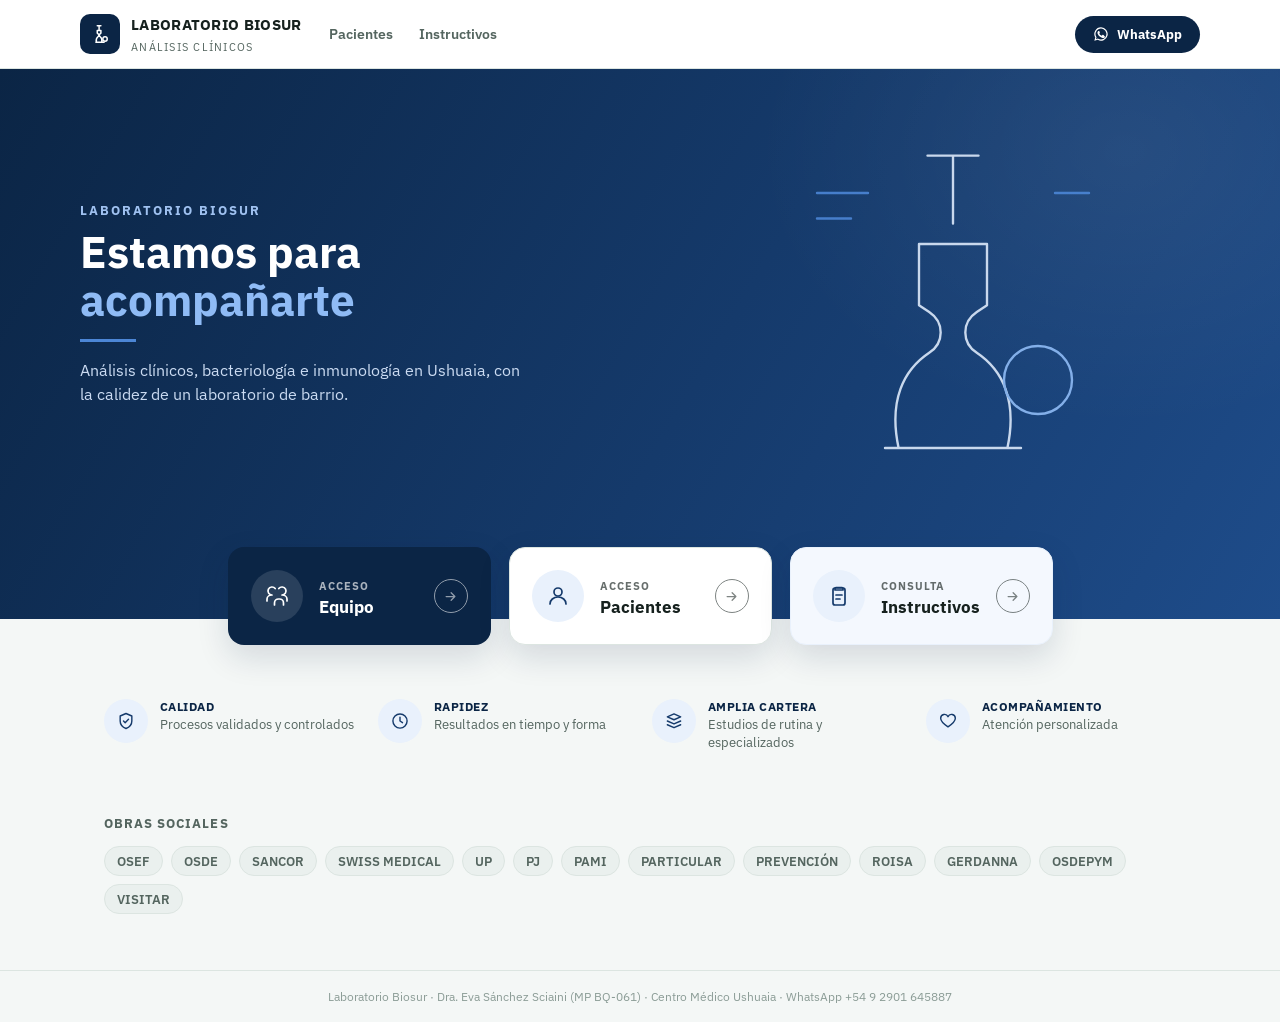
==== public/index.html @ cf7515d6 "Add files via upload" ====
<!DOCTYPE html>
<html lang="es">
<head>
<meta charset="UTF-8">
<meta name="viewport" content="width=device-width, initial-scale=1, viewport-fit=cover">
<title>Laboratorio Biosur</title>
<meta name="description" content="Laboratorio Biosur — Ushuaia. Acceso al equipo, portal de resultados para pacientes e instructivos de estudios.">
<link rel="preconnect" href="https://fonts.googleapis.com">
<link rel="preconnect" href="https://fonts.gstatic.com" crossorigin>
<link href="https://fonts.googleapis.com/css2?family=IBM+Plex+Sans:wght@400;500;600;700&family=IBM+Plex+Mono:wght@400;500;600&display=swap" rel="stylesheet">
<link rel="stylesheet" href="styles.css">
</head>
<body>

<header class="site-header">
  <div class="site-header-inner">
    <a class="home-link" href="index.html">
      <div class="brand-badge">
        <svg viewBox="0 0 24 24" fill="none" stroke="currentColor" stroke-width="1.6" stroke-linecap="round" stroke-linejoin="round">
          <path d="M9 3h4M11 3v5.2M7.5 21h9M8 21c-.6-3 .3-5 2-6.3 1-.75 1-2.05 0-2.8L9 11V8.2h4V11l-1 .9c-1 .75-1 2.05 0 2.8 1.7 1.3 2.6 3.3 2 6.3"/>
          <circle cx="17.5" cy="17.5" r="2.4"/>
        </svg>
      </div>
      <div class="brand-text">
        <h1>LABORATORIO BIOSUR</h1>
        <p>Análisis clínicos</p>
      </div>
    </a>
    <nav class="site-nav">
      <a href="portal.html">Pacientes</a>
      <a href="instructivos.html">Instructivos</a>
    </nav>
    <a class="btn-whatsapp-nav" href="https://wa.me/5492901645887" target="_blank" rel="noopener">
      <svg viewBox="0 0 24 24" fill="currentColor"><path d="M12 2a10 10 0 0 0-8.6 15.1L2 22l5.1-1.3A10 10 0 1 0 12 2Zm0 18.2a8.2 8.2 0 0 1-4.2-1.1l-.3-.2-3 .8.8-2.9-.2-.3A8.2 8.2 0 1 1 12 20.2Zm4.5-6.1c-.2-.1-1.5-.7-1.7-.8-.2-.1-.4-.1-.6.1-.2.2-.7.8-.8 1-.2.2-.3.2-.5.1-1.4-.7-2.4-1.3-3.3-2.9-.3-.4.3-.4.7-1.3.1-.2.1-.4 0-.5-.1-.1-.6-1.5-.8-2-.2-.5-.4-.4-.6-.4h-.5c-.2 0-.5.1-.7.3-.2.2-1 1-1 2.4s1 2.8 1.1 3c.1.2 2 3 4.8 4.2.7.3 1.2.5 1.6.6.7.2 1.3.2 1.8.1.6-.1 1.5-.6 1.7-1.2.2-.6.2-1.1.1-1.2-.1-.1-.2-.2-.5-.3Z"/></svg>
      WhatsApp
    </a>
  </div>
</header>

<section class="hero">
  <div class="hero-inner">
    <div>
      <div class="hero-eyebrow">Laboratorio Biosur</div>
      <h1>Estamos para<br><em>acompañarte</em></h1>
      <hr class="hero-rule">
      <p>Análisis clínicos, bacteriología e inmunología en Ushuaia, con la calidez de un laboratorio de barrio.</p>
    </div>
    <div class="hero-art">
      <svg viewBox="0 0 200 220" fill="none" stroke="#DCE9FA" stroke-width="1.4" stroke-linecap="round" stroke-linejoin="round">
        <path d="M85 18h30M100 18v40M60 190h80M68 190c-6-28 3-46 18-56 9-6 9-18 0-24l-6-4V70h40v36l-6 4c-9 6-9 18 0 24 15 10 24 28 18 56"/>
        <circle cx="150" cy="150" r="20" stroke="#8FBBF5"/>
        <path d="M20 40h30M20 55h20M160 40h20" stroke="#4C86D6"/>
      </svg>
    </div>
  </div>
</section>

<div class="cta-row">
  <a class="cta-card dark" href="https://claude.ai/artifact/8Lhq2tUGGRyqr3sbSBjFA2" target="_blank" rel="noopener">
    <span class="cta-icon">
      <svg viewBox="0 0 24 24" fill="none" stroke="currentColor" stroke-width="1.7" stroke-linecap="round" stroke-linejoin="round"><path d="M17 11a4 4 0 1 0-3.2-6.4M17 11c1.9 0 5 1 5 4v2M7 11a4 4 0 1 1 3.2-6.4M7 11c-1.9 0-5 1-5 4v2M9.5 21v-2a4 4 0 0 1 4-4h1a4 4 0 0 1 4 4v2"/></svg>
    </span>
    <span class="cta-body">
      <span class="cta-eyebrow">Acceso</span>
      <h2>Equipo</h2>
    </span>
    <span class="cta-arrow"><svg viewBox="0 0 24 24" fill="none" stroke="currentColor" stroke-width="2" stroke-linecap="round" stroke-linejoin="round"><path d="M5 12h14M13 6l6 6-6 6"/></svg></span>
  </a>

  <a class="cta-card" href="portal.html">
    <span class="cta-icon">
      <svg viewBox="0 0 24 24" fill="none" stroke="currentColor" stroke-width="1.7" stroke-linecap="round" stroke-linejoin="round"><circle cx="12" cy="8" r="4"/><path d="M4 20c0-4 3.5-7 8-7s8 3 8 7"/></svg>
    </span>
    <span class="cta-body">
      <span class="cta-eyebrow">Acceso</span>
      <h2>Pacientes</h2>
    </span>
    <span class="cta-arrow"><svg viewBox="0 0 24 24" fill="none" stroke="currentColor" stroke-width="2" stroke-linecap="round" stroke-linejoin="round"><path d="M5 12h14M13 6l6 6-6 6"/></svg></span>
  </a>

  <a class="cta-card tint" href="instructivos.html">
    <span class="cta-icon">
      <svg viewBox="0 0 24 24" fill="none" stroke="currentColor" stroke-width="1.7" stroke-linecap="round" stroke-linejoin="round"><rect x="6" y="4" width="12" height="17" rx="2"/><path d="M9 3.5h6a1 1 0 0 1 1 1V6H8V4.5a1 1 0 0 1 1-1ZM9 11h6M9 15h4"/></svg>
    </span>
    <span class="cta-body">
      <span class="cta-eyebrow">Consulta</span>
      <h2>Instructivos</h2>
    </span>
    <span class="cta-arrow"><svg viewBox="0 0 24 24" fill="none" stroke="currentColor" stroke-width="2" stroke-linecap="round" stroke-linejoin="round"><path d="M5 12h14M13 6l6 6-6 6"/></svg></span>
  </a>
</div>

<div class="feature-strip">
  <div class="feature">
    <span class="feature-icon"><svg viewBox="0 0 24 24" fill="none" stroke="currentColor" stroke-width="1.7" stroke-linecap="round" stroke-linejoin="round"><path d="M12 3l7 3v6c0 4.5-3 7.5-7 9-4-1.5-7-4.5-7-9V6l7-3Z"/><path d="M9 12l2 2 4-4"/></svg></span>
    <div>
      <div class="feature-title">Calidad</div>
      <div class="feature-desc">Procesos validados y controlados</div>
    </div>
  </div>
  <div class="feature">
    <span class="feature-icon"><svg viewBox="0 0 24 24" fill="none" stroke="currentColor" stroke-width="1.7" stroke-linecap="round" stroke-linejoin="round"><circle cx="12" cy="12" r="8.5"/><path d="M12 7.5V12l3 2"/></svg></span>
    <div>
      <div class="feature-title">Rapidez</div>
      <div class="feature-desc">Resultados en tiempo y forma</div>
    </div>
  </div>
  <div class="feature">
    <span class="feature-icon"><svg viewBox="0 0 24 24" fill="none" stroke="currentColor" stroke-width="1.7" stroke-linecap="round" stroke-linejoin="round"><path d="M4 7l8-3.5L20 7l-8 3.5L4 7Z"/><path d="M4 12l8 3.5 8-3.5M4 16.5l8 3.5 8-3.5"/></svg></span>
    <div>
      <div class="feature-title">Amplia cartera</div>
      <div class="feature-desc">Estudios de rutina y especializados</div>
    </div>
  </div>
  <div class="feature">
    <span class="feature-icon"><svg viewBox="0 0 24 24" fill="none" stroke="currentColor" stroke-width="1.7" stroke-linecap="round" stroke-linejoin="round"><path d="M20.8 8.6c0 4.4-8.8 10.4-8.8 10.4S3.2 13 3.2 8.6a4.6 4.6 0 0 1 8.8-1.8 4.6 4.6 0 0 1 8.8 1.8Z"/></svg></span>
    <div>
      <div class="feature-title">Acompañamiento</div>
      <div class="feature-desc">Atención personalizada</div>
    </div>
  </div>
</div>

<div class="section-obras">
  <div class="section-title">Obras sociales</div>
  <div class="chip-row">
    <span class="chip">OSEF</span>
    <span class="chip">OSDE</span>
    <span class="chip">SANCOR</span>
    <span class="chip">SWISS MEDICAL</span>
    <span class="chip">UP</span>
    <span class="chip">PJ</span>
    <span class="chip">PAMI</span>
    <span class="chip">PARTICULAR</span>
    <span class="chip">PREVENCIÓN</span>
    <span class="chip">ROISA</span>
    <span class="chip">GERDANNA</span>
    <span class="chip">OSDEPYM</span>
    <span class="chip">VISITAR</span>
  </div>
</div>

<footer class="site-footer">
  Laboratorio Biosur · Dra. Eva Sánchez Sciaini (MP BQ-061) · Centro Médico Ushuaia · WhatsApp +54 9 2901 645887
</footer>

</body>
</html>
---- public/styles.css ----
/* Laboratorio Biosur — sitio de pacientes
   Paleta y tipografía en línea con BIOSUR DATA (sistema interno), para que
   el paciente sienta que es el mismo laboratorio. */

:root{
  --bg:#F4F7F6; --surface:#FFFFFF; --surface-2:#EAF0EE;
  --ink:#16211E; --ink-soft:#54655F; --ink-faint:#8B9C96;
  --line:#DCE5E1; --line-strong:#C3D0CB;
  --accent:#336598; --accent-ink:#FFFFFF; --accent-soft:#DFE8F1; --accent-strong:#204D77;
  --ok:#2E9B5C; --ok-soft:#E1F4E9; --ok-ink:#0F5A31;
  --warn:#C0392B; --warn-soft:#FBE4E1; --warn-ink:#7A241C;
  --shadow: 0 1px 2px rgba(15,35,32,.06), 0 4px 14px rgba(15,35,32,.05);
  --radius: 12px;

  /* paleta "profesional" del hero / nav (más navy que el resto del sitio) */
  --navy-900:#0B2545; --navy-800:#153A6B; --navy-700:#1E4C8A;
  --blue-100:#E9F1FC; --blue-050:#F4F8FE;
}

*{ box-sizing:border-box; }
html,body{ margin:0; padding:0; }
[hidden]{ display:none!important; }
body{
  background:var(--bg); color:var(--ink);
  font-family:'IBM Plex Sans', system-ui, -apple-system, sans-serif;
  min-height:100vh;
  display:flex; flex-direction:column;
}
h1,h2,h3{ text-wrap:balance; margin:0 0 6px; }
a{ color:var(--accent-strong); }
button{ font-family:inherit; }
input,select{ font-family:inherit; font-size:15px; }

.mono{ font-family:'IBM Plex Mono', ui-monospace, monospace; }

/* ---------- header / nav ---------- */
.site-header{
  background:var(--surface); border-bottom:1px solid var(--line);
  padding:14px 24px; position:sticky; top:0; z-index:30;
}
.site-header-inner{
  max-width:1120px; margin:0 auto; display:flex; align-items:center; gap:20px;
}
.site-header .brand-text h1{ font-size:15px; font-weight:700; letter-spacing:.02em; }
.site-header .brand-text p{ margin:0; font-size:10.5px; color:var(--ink-soft); text-transform:uppercase; letter-spacing:.12em; }
.site-header a.home-link{ text-decoration:none; color:inherit; display:flex; align-items:center; gap:11px; }
.brand-badge{
  width:40px; height:40px; border-radius:10px; background:var(--navy-900);
  color:#fff; display:flex; align-items:center; justify-content:center;
  flex-shrink:0;
}
.brand-badge svg{ width:22px; height:22px; }
.site-nav{ display:flex; gap:26px; margin-left:8px; }
.site-nav a{
  color:var(--ink-soft); text-decoration:none; font-size:13.5px; font-weight:600;
}
.site-nav a:hover{ color:var(--navy-900); }
@media (max-width:700px){ .site-nav{ display:none; } }
.btn-whatsapp-nav{
  margin-left:auto; display:inline-flex; align-items:center; gap:8px;
  background:var(--navy-900); color:#fff; text-decoration:none;
  padding:10px 18px; border-radius:999px; font-size:13px; font-weight:700;
  white-space:nowrap; transition:.15s;
}
.btn-whatsapp-nav:hover{ background:var(--navy-800); }
.btn-whatsapp-nav svg{ width:16px; height:16px; }

/* ---------- layout ---------- */
main{ flex:1; width:100%; }
.wrap{ max-width:1120px; margin:0 auto; padding:0 24px; }
main.simple{ max-width:880px; margin:0 auto; padding:28px 20px 60px; width:100%; }
.lead{ color:var(--ink-soft); font-size:15px; max-width:60ch; margin-bottom:26px; }

.card{
  background:var(--surface); border:1px solid var(--line); border-radius:var(--radius);
  padding:22px; box-shadow:var(--shadow);
}
.card + .card{ margin-top:16px; }

/* ---------- hero (home) ---------- */
.hero{
  position:relative; overflow:hidden; color:#fff;
  background:
    radial-gradient(620px 460px at 88% 15%, rgba(255,255,255,.06), transparent 60%),
    linear-gradient(120deg, var(--navy-900) 0%, var(--navy-800) 55%, var(--navy-700) 100%);
  padding:56px 24px 120px;
}
.hero-inner{ max-width:1120px; margin:0 auto; position:relative; display:grid; grid-template-columns:1.1fr .9fr; gap:24px; align-items:center; }
@media (max-width:900px){ .hero-inner{ grid-template-columns:1fr; } .hero-art{ display:none; } }
.hero-eyebrow{ font-size:12.5px; font-weight:700; letter-spacing:.16em; color:#9FC1F0; text-transform:uppercase; }
.hero h1{ font-size:clamp(30px,5vw,44px); line-height:1.08; margin:10px 0 16px; font-weight:700; color:#fff; }
.hero h1 em{ font-style:normal; color:#8FBBF5; }
.hero-rule{ width:56px; height:3px; background:#4C86D6; border:none; margin:0 0 16px; }
.hero p{ font-size:15.5px; color:#CBDBF2; max-width:44ch; line-height:1.55; }
.hero-art{ display:flex; align-items:center; justify-content:center; }
.hero-art svg{ width:100%; max-width:340px; height:auto; opacity:.9; }

/* CTA cards, superpuestas sobre el borde inferior del hero */
.cta-row{
  max-width:1120px; margin:-72px auto 0; padding:0 24px; position:relative; z-index:5;
  display:grid; grid-template-columns:repeat(3,1fr); gap:18px;
}
@media (max-width:900px){ .cta-row{ grid-template-columns:1fr; } }
.cta-card{
  display:flex; align-items:center; gap:16px; text-decoration:none; color:inherit;
  padding:22px 22px; border-radius:16px; box-shadow:0 12px 32px rgba(11,37,69,.14);
  transition:.15s; background:var(--surface); border:1px solid var(--line);
}
.cta-card:hover{ transform:translateY(-2px); }
.cta-card.dark{ background:var(--navy-900); color:#fff; border-color:transparent; }
.cta-card.tint{ background:var(--blue-050); border-color:var(--blue-100); }
.cta-icon{
  width:52px; height:52px; border-radius:999px; flex-shrink:0;
  display:flex; align-items:center; justify-content:center;
  background:var(--blue-100); color:var(--navy-800);
}
.cta-card.dark .cta-icon{ background:rgba(255,255,255,.12); color:#fff; }
.cta-icon svg{ width:24px; height:24px; }
.cta-body{ flex:1; }
.cta-eyebrow{ font-size:10.5px; font-weight:700; letter-spacing:.1em; text-transform:uppercase; opacity:.65; }
.cta-card h2{ font-size:17px; margin:2px 0 0; }
.cta-arrow{
  width:34px; height:34px; border-radius:999px; border:1.5px solid currentColor; opacity:.55;
  display:flex; align-items:center; justify-content:center; flex-shrink:0;
}
.cta-arrow svg{ width:15px; height:15px; }

/* ---------- feature strip ---------- */
.feature-strip{
  max-width:1120px; margin:54px auto 0; padding:0 24px 8px;
  display:grid; grid-template-columns:repeat(4,1fr); gap:24px;
}
@media (max-width:820px){ .feature-strip{ grid-template-columns:1fr 1fr; } }
@media (max-width:480px){ .feature-strip{ grid-template-columns:1fr; } }
.feature{ display:flex; align-items:flex-start; gap:12px; }
.feature-icon{
  width:44px; height:44px; border-radius:999px; background:var(--blue-100); color:var(--navy-800);
  display:flex; align-items:center; justify-content:center; flex-shrink:0;
}
.feature-icon svg{ width:20px; height:20px; }
.feature-title{ font-size:12px; font-weight:700; letter-spacing:.04em; text-transform:uppercase; color:var(--navy-900); }
.feature-desc{ font-size:12.5px; color:var(--ink-soft); margin-top:2px; line-height:1.4; }

/* ---------- obras sociales (chips) ---------- */
.section-title{ font-size:13px; color:var(--ink-soft); text-transform:uppercase; letter-spacing:.08em; font-weight:700; margin-bottom:14px; }
.chip-row{ display:flex; flex-wrap:wrap; gap:8px; }
.chip{
  background:var(--surface-2); border:1px solid var(--line); color:var(--ink-soft);
  font-size:12.5px; font-weight:600; padding:6px 12px; border-radius:999px;
}
.section-obras{ max-width:1120px; margin:56px auto 0; padding:0 24px 56px; }

/* ---------- listado de documentos (instructivos) ---------- */
.doc-list{ display:flex; flex-direction:column; gap:10px; }
.doc-item{
  display:flex; align-items:center; gap:12px; background:var(--surface);
  border:1px solid var(--line); border-radius:9px; padding:14px 16px;
  text-decoration:none; color:var(--ink); box-shadow:var(--shadow); transition:.12s;
}
.doc-item:hover{ border-color:var(--accent); background:var(--accent-soft); }
.doc-item .doc-icon{ font-size:18px; }
.doc-item .doc-name{ font-size:14px; font-weight:600; }

/* ---------- forms ---------- */
.grid{ display:grid; gap:14px; }
label{ display:flex; flex-direction:column; gap:5px; font-size:13px; font-weight:600; color:var(--ink-soft); }
input[type=text],input[type=date],input[type=password]{
  border:1px solid var(--line-strong); background:var(--surface); color:var(--ink);
  border-radius:8px; padding:11px 12px; width:100%; outline:none; transition:.12s;
}
input:focus{ border-color:var(--accent); box-shadow:0 0 0 3px var(--accent-soft); }

.btn{
  border:none; border-radius:8px; padding:12px 18px; font-size:14px; font-weight:700; cursor:pointer;
  display:inline-flex; align-items:center; justify-content:center; gap:7px; transition:.12s; width:100%;
}
.btn-primary{ background:var(--accent); color:var(--accent-ink); }
.btn-primary:hover{ background:var(--accent-strong); }
.btn-primary:disabled{ opacity:.55; cursor:not-allowed; }
.btn-ghost{ background:var(--surface-2); color:var(--ink); }
.btn-ghost:hover{ background:var(--line); }
.btn-logout{ background:transparent; color:var(--ink-soft); font-size:12.5px; width:auto; padding:6px 10px; }

/* ---------- tabs (portal: ingresar / crear clave) ---------- */
.seg{ display:flex; gap:4px; background:var(--surface-2); padding:4px; border-radius:10px; margin-bottom:20px; }
.seg button{
  flex:1; border:none; background:transparent; color:var(--ink-soft); padding:9px 12px; border-radius:7px;
  font-size:13.5px; font-weight:600; cursor:pointer;
}
.seg button.active{ background:var(--surface); color:var(--accent-strong); box-shadow:var(--shadow); }

/* ---------- banners ---------- */
.banner{ display:flex; align-items:flex-start; gap:10px; padding:12px 14px; border-radius:8px; font-size:13.5px; margin-bottom:16px; line-height:1.5; }
.banner-warn{ background:var(--warn-soft); color:var(--warn-ink); }
.banner-ok{ background:var(--ok-soft); color:var(--ok-ink); }
.banner-info{ background:var(--accent-soft); color:var(--accent-strong); }
.hint{ font-size:12px; color:var(--ink-faint); margin-top:2px; }

/* ---------- resultados list ---------- */
.res-item{
  display:flex; align-items:center; justify-content:space-between; gap:10px;
  padding:14px 16px; border:1px solid var(--line); border-radius:9px; background:var(--surface-2);
}
.res-item + .res-item{ margin-top:10px; }
.res-item .fecha{ font-weight:700; font-size:14px; }
.res-item .estado{ font-size:12px; color:var(--ok-ink); }
.empty-state{ text-align:center; padding:40px 16px; color:var(--ink-faint); font-size:14px; }

/* ---------- instructivos ---------- */
.instructivo{ margin-bottom:30px; }
.instructivo h2{ font-size:17px; color:var(--accent-strong); }
.instructivo ol,.instructivo ul{ padding-left:22px; line-height:1.65; }
.instructivo p{ line-height:1.65; }
.instructivo .destacado{ background:var(--accent-soft); border-radius:8px; padding:12px 14px; margin:12px 0; }
.toc{ display:flex; flex-wrap:wrap; gap:8px; margin-bottom:26px; }
.toc a{
  font-size:12.5px; font-weight:600; text-decoration:none; color:var(--accent-strong);
  background:var(--accent-soft); padding:7px 12px; border-radius:999px;
}

/* ---------- footer ---------- */
.site-footer{
  text-align:center; padding:18px; font-size:12px; color:var(--ink-faint);
  border-top:1px solid var(--line);
}
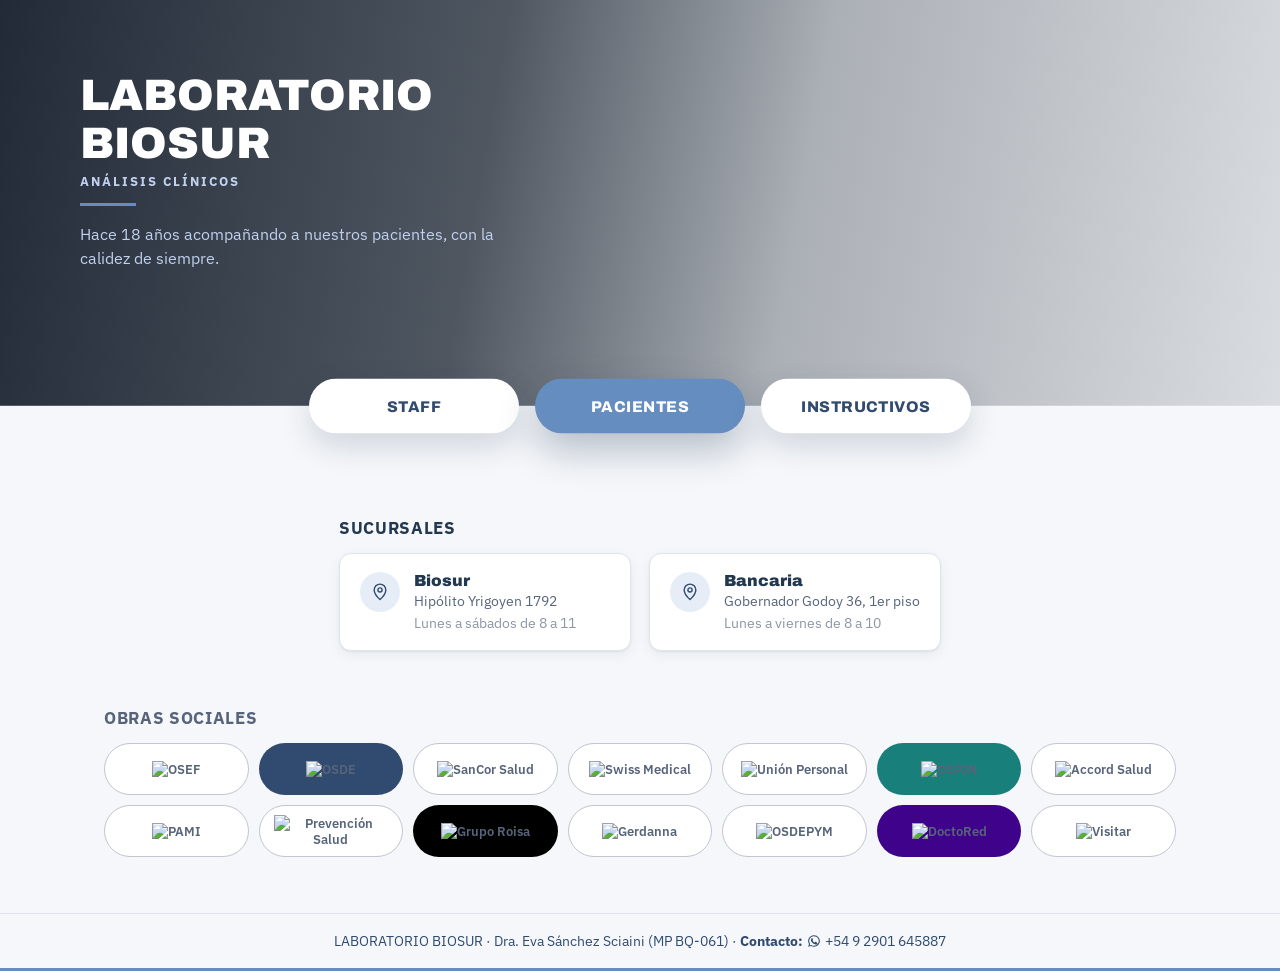
==== commit 3a964466: "Add files via upload" ====
--- a/public/index.html
+++ b/public/index.html
@@ -5,118 +5,49 @@
 <meta name="viewport" content="width=device-width, initial-scale=1, viewport-fit=cover">
 <title>Laboratorio Biosur</title>
 <meta name="description" content="Laboratorio Biosur — Ushuaia. Acceso al equipo, portal de resultados para pacientes e instructivos de estudios.">
+<link rel="icon" type="image/png" href="assets/favicon-32.png">
 <link rel="preconnect" href="https://fonts.googleapis.com">
 <link rel="preconnect" href="https://fonts.gstatic.com" crossorigin>
-<link href="https://fonts.googleapis.com/css2?family=IBM+Plex+Sans:wght@400;500;600;700&family=IBM+Plex+Mono:wght@400;500;600&display=swap" rel="stylesheet">
+<link href="https://fonts.googleapis.com/css2?family=Archivo:wght@700;900&family=IBM+Plex+Sans:wght@400;500;600;700&family=IBM+Plex+Mono:wght@400;500;600&display=swap" rel="stylesheet">
 <link rel="stylesheet" href="styles.css">
 </head>
 <body>
 
-<header class="site-header">
-  <div class="site-header-inner">
-    <a class="home-link" href="index.html">
-      <div class="brand-badge">
-        <svg viewBox="0 0 24 24" fill="none" stroke="currentColor" stroke-width="1.6" stroke-linecap="round" stroke-linejoin="round">
-          <path d="M9 3h4M11 3v5.2M7.5 21h9M8 21c-.6-3 .3-5 2-6.3 1-.75 1-2.05 0-2.8L9 11V8.2h4V11l-1 .9c-1 .75-1 2.05 0 2.8 1.7 1.3 2.6 3.3 2 6.3"/>
-          <circle cx="17.5" cy="17.5" r="2.4"/>
-        </svg>
-      </div>
-      <div class="brand-text">
-        <h1>LABORATORIO BIOSUR</h1>
-        <p>Análisis clínicos</p>
-      </div>
-    </a>
-    <nav class="site-nav">
-      <a href="portal.html">Pacientes</a>
-      <a href="instructivos.html">Instructivos</a>
-    </nav>
-    <a class="btn-whatsapp-nav" href="https://wa.me/5492901645887" target="_blank" rel="noopener">
-      <svg viewBox="0 0 24 24" fill="currentColor"><path d="M12 2a10 10 0 0 0-8.6 15.1L2 22l5.1-1.3A10 10 0 1 0 12 2Zm0 18.2a8.2 8.2 0 0 1-4.2-1.1l-.3-.2-3 .8.8-2.9-.2-.3A8.2 8.2 0 1 1 12 20.2Zm4.5-6.1c-.2-.1-1.5-.7-1.7-.8-.2-.1-.4-.1-.6.1-.2.2-.7.8-.8 1-.2.2-.3.2-.5.1-1.4-.7-2.4-1.3-3.3-2.9-.3-.4.3-.4.7-1.3.1-.2.1-.4 0-.5-.1-.1-.6-1.5-.8-2-.2-.5-.4-.4-.6-.4h-.5c-.2 0-.5.1-.7.3-.2.2-1 1-1 2.4s1 2.8 1.1 3c.1.2 2 3 4.8 4.2.7.3 1.2.5 1.6.6.7.2 1.3.2 1.8.1.6-.1 1.5-.6 1.7-1.2.2-.6.2-1.1.1-1.2-.1-.1-.2-.2-.5-.3Z"/></svg>
-      WhatsApp
-    </a>
-  </div>
-</header>
-
 <section class="hero">
   <div class="hero-inner">
     <div>
-      <div class="hero-eyebrow">Laboratorio Biosur</div>
-      <h1>Estamos para<br><em>acompañarte</em></h1>
+      <h1>LABORATORIO<br><em>BIOSUR</em></h1>
+      <div class="hero-eyebrow">Análisis clínicos</div>
       <hr class="hero-rule">
-      <p>Análisis clínicos, bacteriología e inmunología en Ushuaia, con la calidez de un laboratorio de barrio.</p>
-    </div>
-    <div class="hero-art">
-      <svg viewBox="0 0 200 220" fill="none" stroke="#DCE9FA" stroke-width="1.4" stroke-linecap="round" stroke-linejoin="round">
-        <path d="M85 18h30M100 18v40M60 190h80M68 190c-6-28 3-46 18-56 9-6 9-18 0-24l-6-4V70h40v36l-6 4c-9 6-9 18 0 24 15 10 24 28 18 56"/>
-        <circle cx="150" cy="150" r="20" stroke="#8FBBF5"/>
-        <path d="M20 40h30M20 55h20M160 40h20" stroke="#4C86D6"/>
-      </svg>
+      <p>Hace 18 años acompañando a nuestros pacientes, con la calidez de siempre.</p>
     </div>
   </div>
 </section>
 
 <div class="cta-row">
-  <a class="cta-card dark" href="https://claude.ai/artifact/8Lhq2tUGGRyqr3sbSBjFA2" target="_blank" rel="noopener">
-    <span class="cta-icon">
-      <svg viewBox="0 0 24 24" fill="none" stroke="currentColor" stroke-width="1.7" stroke-linecap="round" stroke-linejoin="round"><path d="M17 11a4 4 0 1 0-3.2-6.4M17 11c1.9 0 5 1 5 4v2M7 11a4 4 0 1 1 3.2-6.4M7 11c-1.9 0-5 1-5 4v2M9.5 21v-2a4 4 0 0 1 4-4h1a4 4 0 0 1 4 4v2"/></svg>
-    </span>
-    <span class="cta-body">
-      <span class="cta-eyebrow">Acceso</span>
-      <h2>Equipo</h2>
-    </span>
-    <span class="cta-arrow"><svg viewBox="0 0 24 24" fill="none" stroke="currentColor" stroke-width="2" stroke-linecap="round" stroke-linejoin="round"><path d="M5 12h14M13 6l6 6-6 6"/></svg></span>
-  </a>
-
-  <a class="cta-card" href="portal.html">
-    <span class="cta-icon">
-      <svg viewBox="0 0 24 24" fill="none" stroke="currentColor" stroke-width="1.7" stroke-linecap="round" stroke-linejoin="round"><circle cx="12" cy="8" r="4"/><path d="M4 20c0-4 3.5-7 8-7s8 3 8 7"/></svg>
-    </span>
-    <span class="cta-body">
-      <span class="cta-eyebrow">Acceso</span>
-      <h2>Pacientes</h2>
-    </span>
-    <span class="cta-arrow"><svg viewBox="0 0 24 24" fill="none" stroke="currentColor" stroke-width="2" stroke-linecap="round" stroke-linejoin="round"><path d="M5 12h14M13 6l6 6-6 6"/></svg></span>
-  </a>
-
-  <a class="cta-card tint" href="instructivos.html">
-    <span class="cta-icon">
-      <svg viewBox="0 0 24 24" fill="none" stroke="currentColor" stroke-width="1.7" stroke-linecap="round" stroke-linejoin="round"><rect x="6" y="4" width="12" height="17" rx="2"/><path d="M9 3.5h6a1 1 0 0 1 1 1V6H8V4.5a1 1 0 0 1 1-1ZM9 11h6M9 15h4"/></svg>
-    </span>
-    <span class="cta-body">
-      <span class="cta-eyebrow">Consulta</span>
-      <h2>Instructivos</h2>
-    </span>
-    <span class="cta-arrow"><svg viewBox="0 0 24 24" fill="none" stroke="currentColor" stroke-width="2" stroke-linecap="round" stroke-linejoin="round"><path d="M5 12h14M13 6l6 6-6 6"/></svg></span>
-  </a>
+  <a class="cta-pill pill-dark" href="https://claude.ai/artifact/8Lhq2tUGGRyqr3sbSBjFA2" target="_blank" rel="noopener">STAFF</a>
+  <a class="cta-pill pill-featured" href="portal.html">PACIENTES</a>
+  <a class="cta-pill pill-tint" href="instructivos.html">INSTRUCTIVOS</a>
 </div>
 
-<div class="feature-strip">
-  <div class="feature">
-    <span class="feature-icon"><svg viewBox="0 0 24 24" fill="none" stroke="currentColor" stroke-width="1.7" stroke-linecap="round" stroke-linejoin="round"><path d="M12 3l7 3v6c0 4.5-3 7.5-7 9-4-1.5-7-4.5-7-9V6l7-3Z"/><path d="M9 12l2 2 4-4"/></svg></span>
-    <div>
-      <div class="feature-title">Calidad</div>
-      <div class="feature-desc">Procesos validados y controlados</div>
+<div class="section-sucursales">
+  <div class="section-title section-title-sucursales">Sucursales</div>
+  <div class="sucursal-row">
+    <div class="sucursal-card">
+      <span class="sucursal-icon"><svg viewBox="0 0 24 24" fill="none" stroke="currentColor" stroke-width="1.7" stroke-linecap="round" stroke-linejoin="round"><path d="M12 21s-7-6.2-7-11.5A7 7 0 0 1 19 9.5C19 14.8 12 21 12 21Z"/><circle cx="12" cy="9.5" r="2.5"/></svg></span>
+      <div>
+        <div class="sucursal-name">Biosur</div>
+        <div class="sucursal-addr">Hipólito Yrigoyen 1792</div>
+        <div class="sucursal-hours">Lunes a sábados de 8 a 11</div>
+      </div>
     </div>
-  </div>
-  <div class="feature">
-    <span class="feature-icon"><svg viewBox="0 0 24 24" fill="none" stroke="currentColor" stroke-width="1.7" stroke-linecap="round" stroke-linejoin="round"><circle cx="12" cy="12" r="8.5"/><path d="M12 7.5V12l3 2"/></svg></span>
-    <div>
-      <div class="feature-title">Rapidez</div>
-      <div class="feature-desc">Resultados en tiempo y forma</div>
-    </div>
-  </div>
-  <div class="feature">
-    <span class="feature-icon"><svg viewBox="0 0 24 24" fill="none" stroke="currentColor" stroke-width="1.7" stroke-linecap="round" stroke-linejoin="round"><path d="M4 7l8-3.5L20 7l-8 3.5L4 7Z"/><path d="M4 12l8 3.5 8-3.5M4 16.5l8 3.5 8-3.5"/></svg></span>
-    <div>
-      <div class="feature-title">Amplia cartera</div>
-      <div class="feature-desc">Estudios de rutina y especializados</div>
-    </div>
-  </div>
-  <div class="feature">
-    <span class="feature-icon"><svg viewBox="0 0 24 24" fill="none" stroke="currentColor" stroke-width="1.7" stroke-linecap="round" stroke-linejoin="round"><path d="M20.8 8.6c0 4.4-8.8 10.4-8.8 10.4S3.2 13 3.2 8.6a4.6 4.6 0 0 1 8.8-1.8 4.6 4.6 0 0 1 8.8 1.8Z"/></svg></span>
-    <div>
-      <div class="feature-title">Acompañamiento</div>
-      <div class="feature-desc">Atención personalizada</div>
+    <div class="sucursal-card">
+      <span class="sucursal-icon"><svg viewBox="0 0 24 24" fill="none" stroke="currentColor" stroke-width="1.7" stroke-linecap="round" stroke-linejoin="round"><path d="M12 21s-7-6.2-7-11.5A7 7 0 0 1 19 9.5C19 14.8 12 21 12 21Z"/><circle cx="12" cy="9.5" r="2.5"/></svg></span>
+      <div>
+        <div class="sucursal-name">Bancaria</div>
+        <div class="sucursal-addr">Gobernador Godoy 36, 1er piso</div>
+        <div class="sucursal-hours">Lunes a viernes de 8 a 10</div>
+      </div>
     </div>
   </div>
 </div>
@@ -124,24 +55,25 @@
 <div class="section-obras">
   <div class="section-title">Obras sociales</div>
   <div class="chip-row">
-    <span class="chip">OSEF</span>
-    <span class="chip">OSDE</span>
-    <span class="chip">SANCOR</span>
-    <span class="chip">SWISS MEDICAL</span>
-    <span class="chip">UP</span>
-    <span class="chip">PJ</span>
-    <span class="chip">PAMI</span>
-    <span class="chip">PARTICULAR</span>
-    <span class="chip">PREVENCIÓN</span>
-    <span class="chip">ROISA</span>
-    <span class="chip">GERDANNA</span>
-    <span class="chip">OSDEPYM</span>
-    <span class="chip">VISITAR</span>
+    <span class="chip chip-logo"><img src="assets/logos/osef.png" alt="OSEF"></span>
+    <span class="chip chip-logo-fill bg-osde"><img src="assets/logos/osde-white.png" alt="OSDE"></span>
+    <span class="chip chip-logo"><img src="assets/logos/sancor.png" alt="SanCor Salud"></span>
+    <span class="chip chip-logo"><img src="assets/logos/swiss-medical.png" alt="Swiss Medical"></span>
+    <span class="chip chip-logo"><img src="assets/logos/union-personal.png" alt="Unión Personal"></span>
+    <span class="chip chip-logo-fill bg-ospjn"><img src="assets/logos/ospjn.png" alt="OSPJN"></span>
+    <span class="chip chip-logo"><img src="assets/logos/accord-salud.png" alt="Accord Salud"></span>
+    <span class="chip chip-logo"><img src="assets/logos/pami.png" alt="PAMI"></span>
+    <span class="chip chip-logo"><img src="assets/logos/prevencion-salud.png" alt="Prevención Salud"></span>
+    <span class="chip chip-logo-fill bg-roisa"><img src="assets/logos/grupo-roisa.png" alt="Grupo Roisa"></span>
+    <span class="chip chip-logo"><img src="assets/logos/gerdanna.png" alt="Gerdanna"></span>
+    <span class="chip chip-logo"><img src="assets/logos/osdepym.png" alt="OSDEPYM"></span>
+    <span class="chip chip-logo-fill bg-doctored"><img src="assets/logos/doctored.png" alt="DoctoRed"></span>
+    <span class="chip chip-logo"><img src="assets/logos/visitar.png" alt="Visitar"></span>
   </div>
 </div>
 
 <footer class="site-footer">
-  Laboratorio Biosur · Dra. Eva Sánchez Sciaini (MP BQ-061) · Centro Médico Ushuaia · WhatsApp +54 9 2901 645887
+  LABORATORIO BIOSUR · Dra. Eva Sánchez Sciaini (MP BQ-061) · <a class="footer-whatsapp" href="https://wa.me/5492901645887" target="_blank" rel="noopener"><span class="footer-contacto">Contacto:</span> <svg viewBox="0 0 24 24" fill="currentColor"><path d="M12 2a10 10 0 0 0-8.6 15.1L2 22l5.1-1.3A10 10 0 1 0 12 2Zm0 18.2a8.2 8.2 0 0 1-4.2-1.1l-.3-.2-3 .8.8-2.9-.2-.3A8.2 8.2 0 1 1 12 20.2Zm4.5-6.1c-.2-.1-1.5-.7-1.7-.8-.2-.1-.4-.1-.6.1-.2.2-.7.8-.8 1-.2.2-.3.2-.5.1-1.4-.7-2.4-1.3-3.3-2.9-.3-.4.3-.4.7-1.3.1-.2.1-.4 0-.5-.1-.1-.6-1.5-.8-2-.2-.5-.4-.4-.6-.4h-.5c-.2 0-.5.1-.7.3-.2.2-1 1-1 2.4s1 2.8 1.1 3c.1.2 2 3 4.8 4.2.7.3 1.2.5 1.6.6.7.2 1.3.2 1.8.1.6-.1 1.5-.6 1.7-1.2.2-.6.2-1.1.1-1.2-.1-.1-.2-.2-.5-.3Z"/></svg>+54 9 2901 645887</a>
 </footer>
 
 </body>
--- a/public/styles.css
+++ b/public/styles.css
@@ -1,20 +1,25 @@
 /* Laboratorio Biosur — sitio de pacientes
-   Paleta y tipografía en línea con BIOSUR DATA (sistema interno), para que
-   el paciente sienta que es el mismo laboratorio. */
+   Paleta de marca oficial (branding Biosur): navy #304b6f, azul medio
+   #658dc0, azul pálido #c1d0ee, gris frío #c2c6cf, negro y blanco. */
 
 :root{
-  --bg:#F4F7F6; --surface:#FFFFFF; --surface-2:#EAF0EE;
-  --ink:#16211E; --ink-soft:#54655F; --ink-faint:#8B9C96;
-  --line:#DCE5E1; --line-strong:#C3D0CB;
-  --accent:#336598; --accent-ink:#FFFFFF; --accent-soft:#DFE8F1; --accent-strong:#204D77;
+  --bg:#F5F7FA; --surface:#FFFFFF; --surface-2:#EEF2F8;
+  --ink:#1A2433; --ink-soft:#57647A; --ink-faint:#8D96A6;
+  --line:#DEE3EC; --line-strong:#C2C6CF;
+  --accent:#4E77A6; --accent-ink:#FFFFFF; --accent-soft:#E7EDF7; --accent-strong:#304B6F;
   --ok:#2E9B5C; --ok-soft:#E1F4E9; --ok-ink:#0F5A31;
   --warn:#C0392B; --warn-soft:#FBE4E1; --warn-ink:#7A241C;
-  --shadow: 0 1px 2px rgba(15,35,32,.06), 0 4px 14px rgba(15,35,32,.05);
+  --shadow: 0 1px 2px rgba(20,32,50,.06), 0 4px 14px rgba(20,32,50,.06);
   --radius: 12px;
 
-  /* paleta "profesional" del hero / nav (más navy que el resto del sitio) */
-  --navy-900:#0B2545; --navy-800:#153A6B; --navy-700:#1E4C8A;
-  --blue-100:#E9F1FC; --blue-050:#F4F8FE;
+  /* paleta de marca — Laboratorio Biosur */
+  --navy-900:#22384F; /* variante oscura derivada, para profundidad en el hero */
+  --navy-800:#304B6F; /* navy de marca */
+  --navy-700:#4B7099; /* variante intermedia derivada */
+  --brand-blue:#658DC0; /* azul medio de marca (uso decorativo/acentos) */
+  --blue-100:#C1D0EE; /* azul pálido de marca */
+  --blue-050:#EEF3FB; /* tint muy claro derivado */
+  --grey-cool:#C2C6CF; /* gris frío de marca */
 }
 
 *{ box-sizing:border-box; }
@@ -27,6 +32,7 @@
   display:flex; flex-direction:column;
 }
 h1,h2,h3{ text-wrap:balance; margin:0 0 6px; }
+.brand-face{ font-family:'Archivo', 'IBM Plex Sans', system-ui, sans-serif; font-weight:900; }
 a{ color:var(--accent-strong); }
 button{ font-family:inherit; }
 input,select{ font-family:inherit; font-size:15px; }
@@ -38,17 +44,28 @@
   background:var(--surface); border-bottom:1px solid var(--line);
   padding:14px 24px; position:sticky; top:0; z-index:30;
 }
+.site-header.overlay{
+  background:transparent; border-bottom:none; position:absolute; top:0; left:0; right:0;
+}
+.site-header.overlay .brand-text h1,
+.site-header.overlay .brand-text p{ color:#fff; }
+.site-header.overlay .site-nav a{ color:var(--blue-100); }
+.site-header.overlay .site-nav a:hover{ color:#fff; }
 .site-header-inner{
   max-width:1120px; margin:0 auto; display:flex; align-items:center; gap:20px;
 }
-.site-header .brand-text h1{ font-size:15px; font-weight:700; letter-spacing:.02em; }
+.site-header .brand-text h1{
+  font-family:'Archivo', 'IBM Plex Sans', system-ui, sans-serif; font-weight:900;
+  font-size:15px; letter-spacing:.01em;
+}
 .site-header .brand-text p{ margin:0; font-size:10.5px; color:var(--ink-soft); text-transform:uppercase; letter-spacing:.12em; }
 .site-header a.home-link{ text-decoration:none; color:inherit; display:flex; align-items:center; gap:11px; }
 .brand-badge{
-  width:40px; height:40px; border-radius:10px; background:var(--navy-900);
+  width:40px; height:40px; border-radius:10px; background:var(--navy-800);
   color:#fff; display:flex; align-items:center; justify-content:center;
-  flex-shrink:0;
-}
+  flex-shrink:0; overflow:hidden;
+}
+.brand-badge img{ width:100%; height:100%; object-fit:cover; display:block; }
 .brand-badge svg{ width:22px; height:22px; }
 .site-nav{ display:flex; gap:26px; margin-left:8px; }
 .site-nav a{
@@ -81,49 +98,51 @@
 .hero{
   position:relative; overflow:hidden; color:#fff;
   background:
-    radial-gradient(620px 460px at 88% 15%, rgba(255,255,255,.06), transparent 60%),
-    linear-gradient(120deg, var(--navy-900) 0%, var(--navy-800) 55%, var(--navy-700) 100%);
-  padding:56px 24px 120px;
-}
-.hero-inner{ max-width:1120px; margin:0 auto; position:relative; display:grid; grid-template-columns:1.1fr .9fr; gap:24px; align-items:center; }
+    linear-gradient(100deg, rgba(15,25,38,.92) 0%, rgba(15,25,38,.72) 38%, rgba(15,25,38,.32) 62%, rgba(15,25,38,.12) 100%),
+    url('assets/hero-photo.jpg');
+  background-size: cover;
+  background-position: center;
+  padding:72px 24px 120px;
+}
+.hero-inner{ max-width:1120px; margin:0 auto; position:relative; display:grid; grid-template-columns:1fr; gap:24px; align-items:center; }
 @media (max-width:900px){ .hero-inner{ grid-template-columns:1fr; } .hero-art{ display:none; } }
-.hero-eyebrow{ font-size:12.5px; font-weight:700; letter-spacing:.16em; color:#9FC1F0; text-transform:uppercase; }
-.hero h1{ font-size:clamp(30px,5vw,44px); line-height:1.08; margin:10px 0 16px; font-weight:700; color:#fff; }
-.hero h1 em{ font-style:normal; color:#8FBBF5; }
-.hero-rule{ width:56px; height:3px; background:#4C86D6; border:none; margin:0 0 16px; }
-.hero p{ font-size:15.5px; color:#CBDBF2; max-width:44ch; line-height:1.55; }
+.hero-eyebrow{ font-size:12.5px; font-weight:700; letter-spacing:.16em; color:var(--blue-100); text-transform:uppercase; margin:0 0 14px; }
+.hero h1{
+  font-family:'Archivo','IBM Plex Sans',system-ui,sans-serif; font-weight:900;
+  font-size:clamp(30px,5vw,44px); line-height:1.08; margin:0 0 6px; color:#fff;
+}
+.hero h1 em{ font-style:normal; color:#fff; }
+.hero-rule{ width:56px; height:3px; background:var(--brand-blue); border:none; margin:0 0 16px; }
+.hero p{ font-size:15.5px; color:var(--blue-100); max-width:44ch; line-height:1.55; }
 .hero-art{ display:flex; align-items:center; justify-content:center; }
-.hero-art svg{ width:100%; max-width:340px; height:auto; opacity:.9; }
-
-/* CTA cards, superpuestas sobre el borde inferior del hero */
+.hero-art svg, .hero-art img{ width:100%; max-width:380px; height:auto; display:block; }
+
+/* CTA pills, superpuestos sobre el borde inferior del hero */
 .cta-row{
-  max-width:1120px; margin:-72px auto 0; padding:0 24px; position:relative; z-index:5;
-  display:grid; grid-template-columns:repeat(3,1fr); gap:18px;
-}
-@media (max-width:900px){ .cta-row{ grid-template-columns:1fr; } }
-.cta-card{
-  display:flex; align-items:center; gap:16px; text-decoration:none; color:inherit;
-  padding:22px 22px; border-radius:16px; box-shadow:0 12px 32px rgba(11,37,69,.14);
-  transition:.15s; background:var(--surface); border:1px solid var(--line);
-}
-.cta-card:hover{ transform:translateY(-2px); }
-.cta-card.dark{ background:var(--navy-900); color:#fff; border-color:transparent; }
-.cta-card.tint{ background:var(--blue-050); border-color:var(--blue-100); }
-.cta-icon{
-  width:52px; height:52px; border-radius:999px; flex-shrink:0;
-  display:flex; align-items:center; justify-content:center;
-  background:var(--blue-100); color:var(--navy-800);
-}
-.cta-card.dark .cta-icon{ background:rgba(255,255,255,.12); color:#fff; }
-.cta-icon svg{ width:24px; height:24px; }
-.cta-body{ flex:1; }
-.cta-eyebrow{ font-size:10.5px; font-weight:700; letter-spacing:.1em; text-transform:uppercase; opacity:.65; }
-.cta-card h2{ font-size:17px; margin:2px 0 0; }
-.cta-arrow{
-  width:34px; height:34px; border-radius:999px; border:1.5px solid currentColor; opacity:.55;
-  display:flex; align-items:center; justify-content:center; flex-shrink:0;
-}
-.cta-arrow svg{ width:15px; height:15px; }
+  max-width:1120px; margin:0 auto; padding:0 24px; position:relative; z-index:5;
+  display:flex; align-items:center; justify-content:center; gap:16px; flex-wrap:wrap;
+  transform:translateY(-50%);
+}
+.cta-pill{
+  display:inline-flex; align-items:center; justify-content:center; text-align:center;
+  text-decoration:none; font-family:'Archivo','IBM Plex Sans',system-ui,sans-serif; font-weight:800;
+  border-radius:999px; padding:18px 20px; width:210px; font-size:15.5px; letter-spacing:.03em;
+  box-shadow:0 12px 32px rgba(11,37,69,.16); transition:.15s; border:1px solid transparent;
+  background:var(--surface); color:var(--ink);
+}
+.cta-pill:hover{ transform:translateY(-2px); }
+.cta-pill.pill-dark{ background:#fff; color:var(--navy-800); }
+.cta-pill.pill-tint{ background:#fff; color:var(--navy-800); }
+.cta-pill.pill-featured{
+  background:var(--brand-blue); color:#fff;
+  box-shadow:0 16px 38px rgba(11,37,69,.28);
+  order:0;
+}
+@media (max-width:900px){
+  .cta-row{ flex-direction:column; align-items:stretch; transform:translateY(-28px); }
+  .cta-pill{ width:100%; }
+  .cta-pill.pill-featured{ order:-1; }
+}
 
 /* ---------- feature strip ---------- */
 .feature-strip{
@@ -142,13 +161,47 @@
 .feature-desc{ font-size:12.5px; color:var(--ink-soft); margin-top:2px; line-height:1.4; }
 
 /* ---------- obras sociales (chips) ---------- */
-.section-title{ font-size:13px; color:var(--ink-soft); text-transform:uppercase; letter-spacing:.08em; font-weight:700; margin-bottom:14px; }
-.chip-row{ display:flex; flex-wrap:wrap; gap:8px; }
+.section-title{ font-size:17px; color:var(--ink-soft); text-transform:uppercase; letter-spacing:.04em; font-weight:900; margin-bottom:14px; }
+.section-title.section-title-sucursales{ color:var(--navy-900); }
+.chip-row{ display:grid; grid-template-columns:repeat(7,1fr); gap:10px; }
+@media (max-width:900px){ .chip-row{ grid-template-columns:repeat(4,1fr); } }
+@media (max-width:560px){ .chip-row{ grid-template-columns:repeat(2,1fr); } }
 .chip{
-  background:var(--surface-2); border:1px solid var(--line); color:var(--ink-soft);
+  background:var(--surface-2); border:1px solid var(--grey-cool); color:var(--ink-soft);
   font-size:12.5px; font-weight:600; padding:6px 12px; border-radius:999px;
-}
+  height:52px; display:flex; align-items:center; justify-content:center; text-align:center;
+}
+.chip.chip-logo{
+  background:#fff; padding:8px 14px; overflow:hidden;
+}
+.chip.chip-logo img{ max-height:100%; max-width:100%; width:auto; height:auto; object-fit:contain; display:block; }
+.chip.chip-logo-fill{
+  padding:6px 10px; border:none; overflow:hidden;
+}
+.chip.chip-logo-fill img{ max-height:100%; max-width:100%; width:auto; height:auto; object-fit:contain; display:block; }
+.chip.chip-logo-fill.bg-ospjn{ background:#187f7a; }
+.chip.chip-logo-fill.bg-doctored{ background:#3e028b; }
+.chip.chip-logo-fill.bg-roisa{ background:#000; }
+.chip.chip-logo-fill.bg-osde{ background:var(--navy-800); }
 .section-obras{ max-width:1120px; margin:56px auto 0; padding:0 24px 56px; }
+
+/* ---------- sucursales ---------- */
+.section-sucursales{ max-width:1120px; margin:56px auto 0; padding:0 24px; }
+.sucursal-row{ display:grid; grid-template-columns:1fr 1fr; gap:18px; }
+@media (max-width:700px){ .sucursal-row{ grid-template-columns:1fr; } }
+.sucursal-card{
+  display:flex; align-items:flex-start; gap:14px; background:var(--surface);
+  border:1px solid var(--line); border-radius:var(--radius); padding:18px 20px; box-shadow:var(--shadow);
+}
+.sucursal-icon{
+  width:40px; height:40px; border-radius:999px; flex-shrink:0;
+  display:flex; align-items:center; justify-content:center;
+  background:var(--accent-soft); color:var(--accent-strong);
+}
+.sucursal-icon svg{ width:20px; height:20px; }
+.sucursal-name{ font-family:'Archivo','IBM Plex Sans',system-ui,sans-serif; font-weight:900; font-size:16px; color:var(--navy-900); }
+.sucursal-addr{ font-size:13.5px; color:var(--ink-soft); margin-top:3px; }
+.sucursal-hours{ font-size:14px; color:var(--ink-faint); margin-top:4px; }
 
 /* ---------- listado de documentos (instructivos) ---------- */
 .doc-list{ display:flex; flex-direction:column; gap:10px; }
@@ -220,6 +273,14 @@
 
 /* ---------- footer ---------- */
 .site-footer{
-  text-align:center; padding:18px; font-size:12px; color:var(--ink-faint);
-  border-top:1px solid var(--line);
-}
+  text-align:center; padding:18px; font-size:13.5px; color:var(--navy-800);
+  border-top:1px solid var(--line); border-bottom:3px solid var(--brand-blue);
+  font-weight:400; font-family:'IBM Plex Sans',system-ui,sans-serif;
+}
+.footer-whatsapp{
+  display:inline-flex; align-items:center; gap:4px; color:inherit; text-decoration:none; font-weight:inherit;
+  font-family:inherit; font-size:inherit;
+}
+.footer-whatsapp svg{ width:14px; height:14px; }
+.footer-contacto{ font-weight:700; }
+.footer-whatsapp:hover{ text-decoration:underline; }
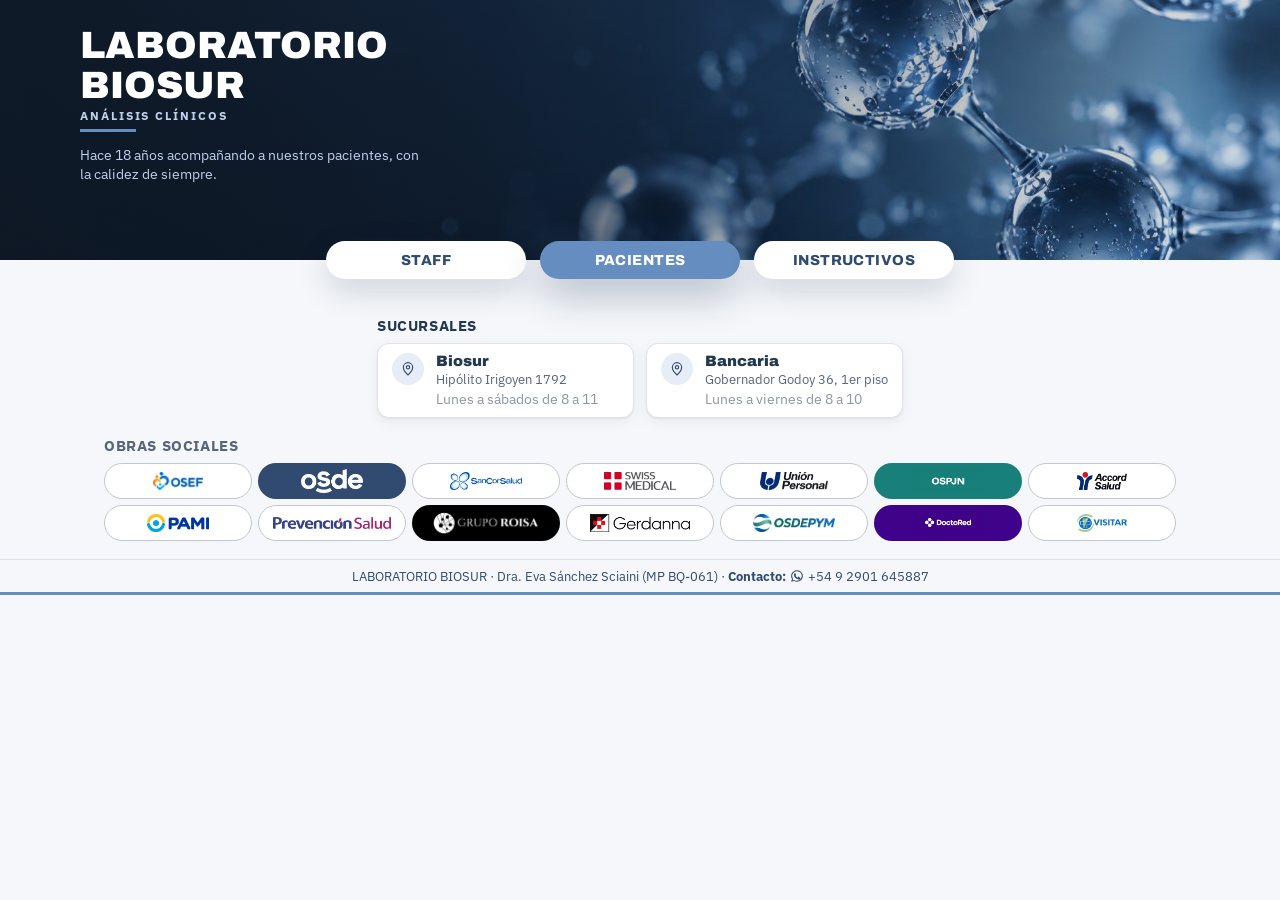
==== commit 558b1737: "Add files via upload" ====
--- a/public/index.html
+++ b/public/index.html
@@ -25,7 +25,7 @@
 </section>
 
 <div class="cta-row">
-  <a class="cta-pill pill-dark" href="https://claude.ai/artifact/8Lhq2tUGGRyqr3sbSBjFA2" target="_blank" rel="noopener">STAFF</a>
+  <a class="cta-pill pill-dark" href="staff.html">STAFF</a>
   <a class="cta-pill pill-featured" href="portal.html">PACIENTES</a>
   <a class="cta-pill pill-tint" href="instructivos.html">INSTRUCTIVOS</a>
 </div>
@@ -37,7 +37,7 @@
       <span class="sucursal-icon"><svg viewBox="0 0 24 24" fill="none" stroke="currentColor" stroke-width="1.7" stroke-linecap="round" stroke-linejoin="round"><path d="M12 21s-7-6.2-7-11.5A7 7 0 0 1 19 9.5C19 14.8 12 21 12 21Z"/><circle cx="12" cy="9.5" r="2.5"/></svg></span>
       <div>
         <div class="sucursal-name">Biosur</div>
-        <div class="sucursal-addr">Hipólito Yrigoyen 1792</div>
+        <div class="sucursal-addr">Hipólito Irigoyen 1792</div>
         <div class="sucursal-hours">Lunes a sábados de 8 a 11</div>
       </div>
     </div>
--- a/public/styles.css
+++ b/public/styles.css
@@ -102,31 +102,31 @@
     url('assets/hero-photo.jpg');
   background-size: cover;
   background-position: center;
-  padding:72px 24px 120px;
+  padding:26px 24px 62px;
 }
 .hero-inner{ max-width:1120px; margin:0 auto; position:relative; display:grid; grid-template-columns:1fr; gap:24px; align-items:center; }
 @media (max-width:900px){ .hero-inner{ grid-template-columns:1fr; } .hero-art{ display:none; } }
-.hero-eyebrow{ font-size:12.5px; font-weight:700; letter-spacing:.16em; color:var(--blue-100); text-transform:uppercase; margin:0 0 14px; }
+.hero-eyebrow{ font-size:12px; font-weight:700; letter-spacing:.16em; color:var(--blue-100); text-transform:uppercase; margin:0 0 6px; }
 .hero h1{
   font-family:'Archivo','IBM Plex Sans',system-ui,sans-serif; font-weight:900;
-  font-size:clamp(30px,5vw,44px); line-height:1.08; margin:0 0 6px; color:#fff;
+  font-size:clamp(26px,4.2vw,38px); line-height:1.04; margin:0 0 3px; color:#fff;
 }
 .hero h1 em{ font-style:normal; color:#fff; }
-.hero-rule{ width:56px; height:3px; background:var(--brand-blue); border:none; margin:0 0 16px; }
-.hero p{ font-size:15.5px; color:var(--blue-100); max-width:44ch; line-height:1.55; }
+.hero-rule{ width:56px; height:3px; background:var(--brand-blue); border:none; margin:0 0 8px; }
+.hero p{ font-size:14px; color:var(--blue-100); max-width:44ch; line-height:1.35; }
 .hero-art{ display:flex; align-items:center; justify-content:center; }
 .hero-art svg, .hero-art img{ width:100%; max-width:380px; height:auto; display:block; }
 
 /* CTA pills, superpuestos sobre el borde inferior del hero */
 .cta-row{
   max-width:1120px; margin:0 auto; padding:0 24px; position:relative; z-index:5;
-  display:flex; align-items:center; justify-content:center; gap:16px; flex-wrap:wrap;
+  display:flex; align-items:center; justify-content:center; gap:14px; flex-wrap:wrap;
   transform:translateY(-50%);
 }
 .cta-pill{
   display:inline-flex; align-items:center; justify-content:center; text-align:center;
   text-decoration:none; font-family:'Archivo','IBM Plex Sans',system-ui,sans-serif; font-weight:800;
-  border-radius:999px; padding:18px 20px; width:210px; font-size:15.5px; letter-spacing:.03em;
+  border-radius:999px; padding:10px 20px; width:200px; font-size:14.5px; letter-spacing:.03em;
   box-shadow:0 12px 32px rgba(11,37,69,.16); transition:.15s; border:1px solid transparent;
   background:var(--surface); color:var(--ink);
 }
@@ -161,15 +161,15 @@
 .feature-desc{ font-size:12.5px; color:var(--ink-soft); margin-top:2px; line-height:1.4; }
 
 /* ---------- obras sociales (chips) ---------- */
-.section-title{ font-size:17px; color:var(--ink-soft); text-transform:uppercase; letter-spacing:.04em; font-weight:900; margin-bottom:14px; }
+.section-title{ font-size:15px; color:var(--ink-soft); text-transform:uppercase; letter-spacing:.04em; font-weight:900; margin-bottom:8px; }
 .section-title.section-title-sucursales{ color:var(--navy-900); }
-.chip-row{ display:grid; grid-template-columns:repeat(7,1fr); gap:10px; }
+.chip-row{ display:grid; grid-template-columns:repeat(7,1fr); gap:6px; }
 @media (max-width:900px){ .chip-row{ grid-template-columns:repeat(4,1fr); } }
 @media (max-width:560px){ .chip-row{ grid-template-columns:repeat(2,1fr); } }
 .chip{
   background:var(--surface-2); border:1px solid var(--grey-cool); color:var(--ink-soft);
-  font-size:12.5px; font-weight:600; padding:6px 12px; border-radius:999px;
-  height:52px; display:flex; align-items:center; justify-content:center; text-align:center;
+  font-size:12px; font-weight:600; padding:4px 12px; border-radius:999px;
+  height:36px; display:flex; align-items:center; justify-content:center; text-align:center;
 }
 .chip.chip-logo{
   background:#fff; padding:8px 14px; overflow:hidden;
@@ -183,25 +183,25 @@
 .chip.chip-logo-fill.bg-doctored{ background:#3e028b; }
 .chip.chip-logo-fill.bg-roisa{ background:#000; }
 .chip.chip-logo-fill.bg-osde{ background:var(--navy-800); }
-.section-obras{ max-width:1120px; margin:56px auto 0; padding:0 24px 56px; }
+.section-obras{ max-width:1120px; margin:18px auto 0; padding:0 24px 18px; }
 
 /* ---------- sucursales ---------- */
-.section-sucursales{ max-width:1120px; margin:56px auto 0; padding:0 24px; }
-.sucursal-row{ display:grid; grid-template-columns:1fr 1fr; gap:18px; }
+.section-sucursales{ max-width:1120px; margin:18px auto 0; padding:0 24px; }
+.sucursal-row{ display:grid; grid-template-columns:1fr 1fr; gap:12px; }
 @media (max-width:700px){ .sucursal-row{ grid-template-columns:1fr; } }
 .sucursal-card{
-  display:flex; align-items:flex-start; gap:14px; background:var(--surface);
-  border:1px solid var(--line); border-radius:var(--radius); padding:18px 20px; box-shadow:var(--shadow);
+  display:flex; align-items:flex-start; gap:12px; background:var(--surface);
+  border:1px solid var(--line); border-radius:var(--radius); padding:9px 14px; box-shadow:var(--shadow);
 }
 .sucursal-icon{
-  width:40px; height:40px; border-radius:999px; flex-shrink:0;
+  width:32px; height:32px; border-radius:999px; flex-shrink:0;
   display:flex; align-items:center; justify-content:center;
   background:var(--accent-soft); color:var(--accent-strong);
 }
-.sucursal-icon svg{ width:20px; height:20px; }
-.sucursal-name{ font-family:'Archivo','IBM Plex Sans',system-ui,sans-serif; font-weight:900; font-size:16px; color:var(--navy-900); }
-.sucursal-addr{ font-size:13.5px; color:var(--ink-soft); margin-top:3px; }
-.sucursal-hours{ font-size:14px; color:var(--ink-faint); margin-top:4px; }
+.sucursal-icon svg{ width:16px; height:16px; }
+.sucursal-name{ font-family:'Archivo','IBM Plex Sans',system-ui,sans-serif; font-weight:900; font-size:15px; color:var(--navy-900); }
+.sucursal-addr{ font-size:13px; color:var(--ink-soft); margin-top:2px; }
+.sucursal-hours{ font-size:14px; color:var(--ink-faint); margin-top:2px; }
 
 /* ---------- listado de documentos (instructivos) ---------- */
 .doc-list{ display:flex; flex-direction:column; gap:10px; }
@@ -273,7 +273,7 @@
 
 /* ---------- footer ---------- */
 .site-footer{
-  text-align:center; padding:18px; font-size:13.5px; color:var(--navy-800);
+  text-align:center; padding:8px 18px; font-size:12.5px; color:var(--navy-800);
   border-top:1px solid var(--line); border-bottom:3px solid var(--brand-blue);
   font-weight:400; font-family:'IBM Plex Sans',system-ui,sans-serif;
 }
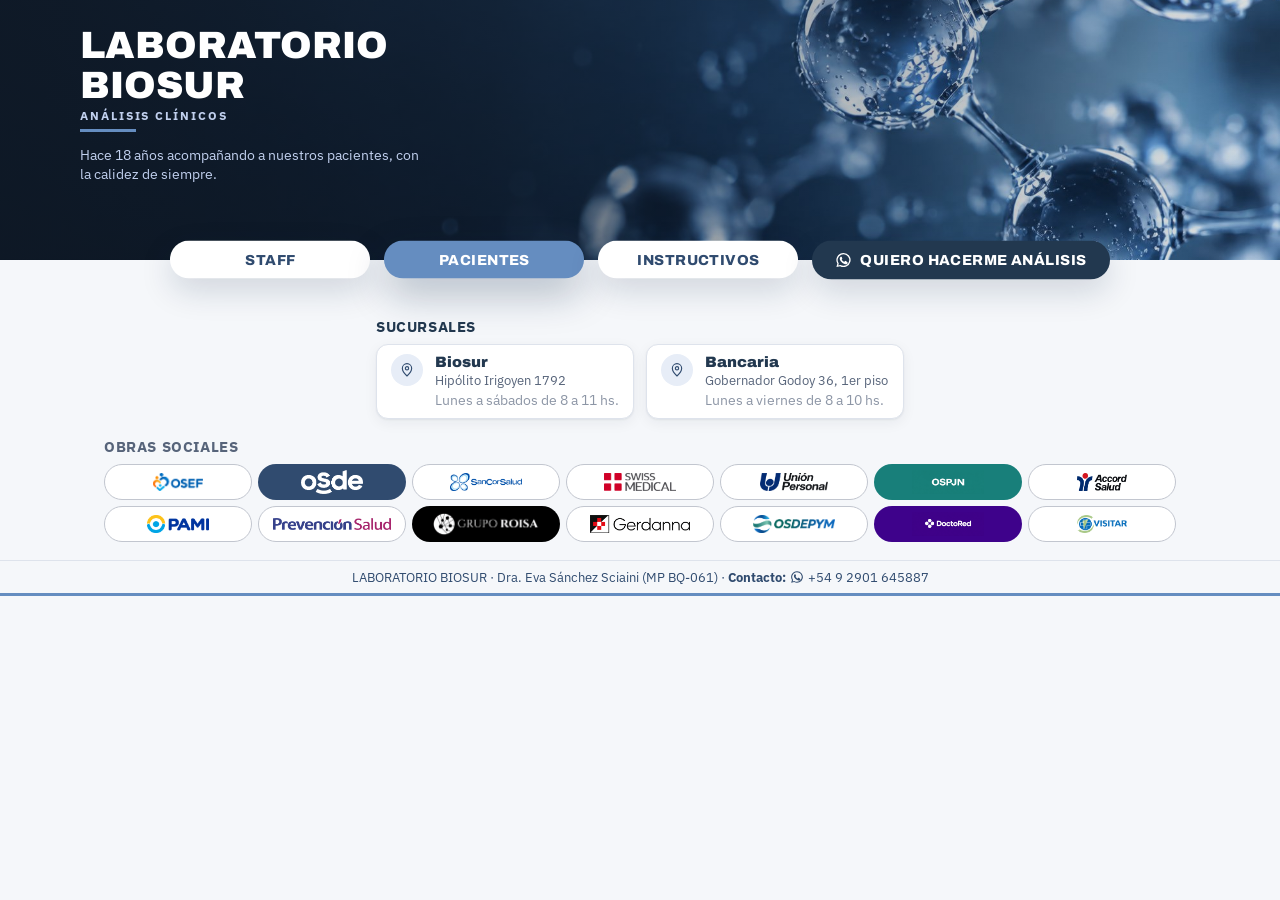
==== commit 9fe5912a: "Add files via upload" ====
--- a/public/index.html
+++ b/public/index.html
@@ -28,6 +28,10 @@
   <a class="cta-pill pill-dark" href="staff.html">STAFF</a>
   <a class="cta-pill pill-featured" href="portal.html">PACIENTES</a>
   <a class="cta-pill pill-tint" href="instructivos.html">INSTRUCTIVOS</a>
+  <a class="cta-pill pill-whatsapp" href="https://wa.me/5492901645887" target="_blank" rel="noopener">
+    <svg viewBox="0 0 24 24" fill="currentColor"><path d="M12 2a10 10 0 0 0-8.6 15.1L2 22l5.1-1.3A10 10 0 1 0 12 2Zm0 18.2a8.2 8.2 0 0 1-4.2-1.1l-.3-.2-3 .8.8-2.9-.2-.3A8.2 8.2 0 1 1 12 20.2Zm4.5-6.1c-.2-.1-1.5-.7-1.7-.8-.2-.1-.4-.1-.6.1-.2.2-.7.8-.8 1-.2.2-.3.2-.5.1-1.4-.7-2.4-1.3-3.3-2.9-.3-.4.3-.4.7-1.3.1-.2.1-.4 0-.5-.1-.1-.6-1.5-.8-2-.2-.5-.4-.4-.6-.4h-.5c-.2 0-.5.1-.7.3-.2.2-1 1-1 2.4s1 2.8 1.1 3c.1.2 2 3 4.8 4.2.7.3 1.2.5 1.6.6.7.2 1.3.2 1.8.1.6-.1 1.5-.6 1.7-1.2.2-.6.2-1.1.1-1.2-.1-.1-.2-.2-.5-.3Z"/></svg>
+    QUIERO HACERME ANÁLISIS
+  </a>
 </div>
 
 <div class="section-sucursales">
@@ -38,7 +42,7 @@
       <div>
         <div class="sucursal-name">Biosur</div>
         <div class="sucursal-addr">Hipólito Irigoyen 1792</div>
-        <div class="sucursal-hours">Lunes a sábados de 8 a 11</div>
+        <div class="sucursal-hours">Lunes a sábados de 8 a 11 hs.</div>
       </div>
     </div>
     <div class="sucursal-card">
@@ -46,7 +50,7 @@
       <div>
         <div class="sucursal-name">Bancaria</div>
         <div class="sucursal-addr">Gobernador Godoy 36, 1er piso</div>
-        <div class="sucursal-hours">Lunes a viernes de 8 a 10</div>
+        <div class="sucursal-hours">Lunes a viernes de 8 a 10 hs.</div>
       </div>
     </div>
   </div>
--- a/public/styles.css
+++ b/public/styles.css
@@ -138,10 +138,16 @@
   box-shadow:0 16px 38px rgba(11,37,69,.28);
   order:0;
 }
+.cta-pill.pill-whatsapp{
+  background:var(--navy-900); color:#fff; gap:8px; width:auto; padding:10px 22px;
+}
+.cta-pill.pill-whatsapp:hover{ background:var(--navy-800); }
+.cta-pill.pill-whatsapp svg{ width:17px; height:17px; flex-shrink:0; }
 @media (max-width:900px){
   .cta-row{ flex-direction:column; align-items:stretch; transform:translateY(-28px); }
   .cta-pill{ width:100%; }
   .cta-pill.pill-featured{ order:-1; }
+  .cta-pill.pill-whatsapp{ width:100%; }
 }
 
 /* ---------- feature strip ---------- */
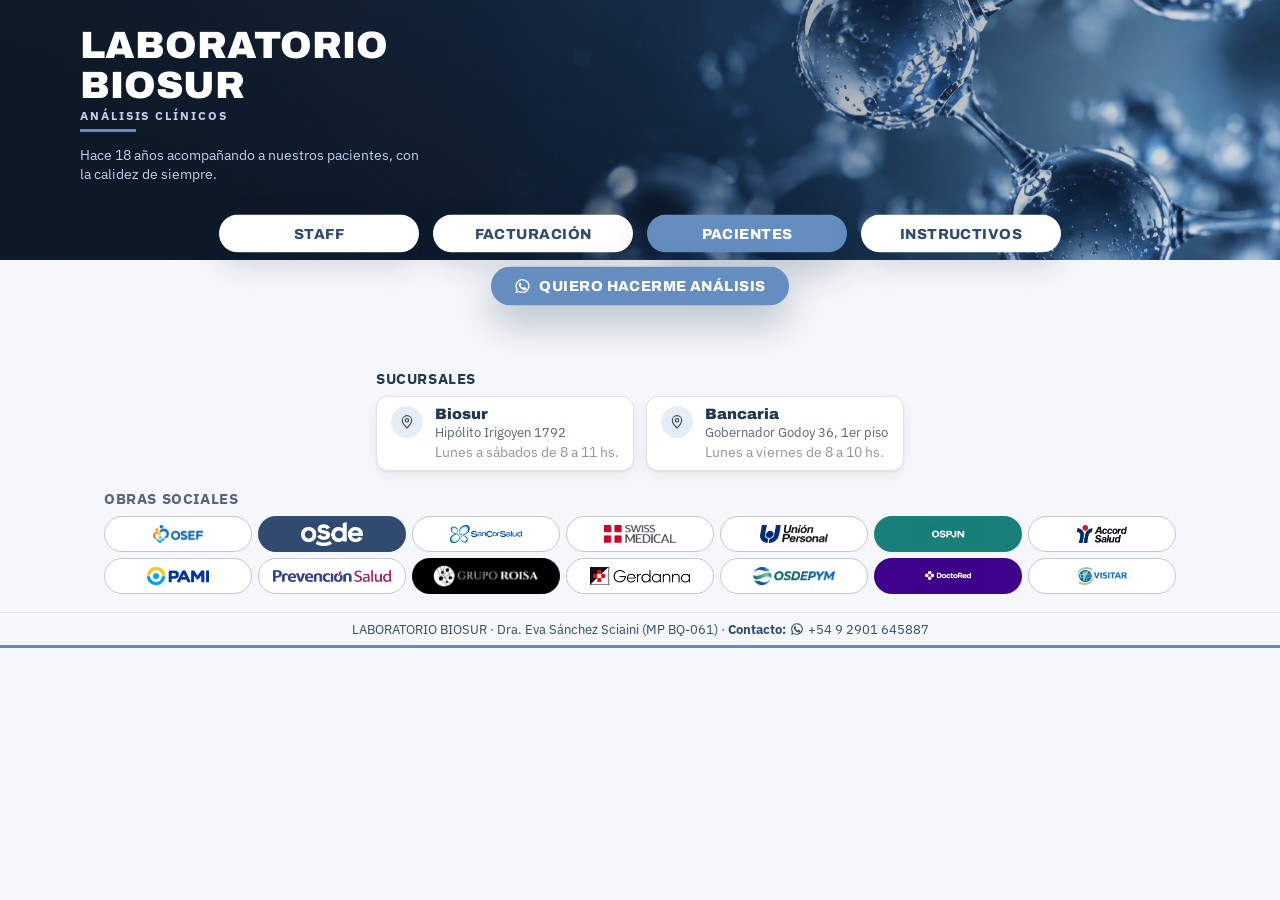
==== commit d0aa2843: "Add files via upload" ====
--- a/public/index.html
+++ b/public/index.html
@@ -26,6 +26,7 @@
 
 <div class="cta-row">
   <a class="cta-pill pill-dark" href="staff.html">STAFF</a>
+  <a class="cta-pill pill-dark" href="https://claude.ai/artifact/YQPpoM1aBmJvZv7wDzFaK4" target="_blank" rel="noopener">FACTURACIÓN</a>
   <a class="cta-pill pill-featured" href="portal.html">PACIENTES</a>
   <a class="cta-pill pill-tint" href="instructivos.html">INSTRUCTIVOS</a>
   <a class="cta-pill pill-whatsapp" href="https://wa.me/5492901645887" target="_blank" rel="noopener">
--- a/public/styles.css
+++ b/public/styles.css
@@ -139,7 +139,8 @@
   order:0;
 }
 .cta-pill.pill-whatsapp{
-  background:var(--navy-900); color:#fff; gap:8px; width:auto; padding:10px 22px;
+  background:var(--brand-blue); color:#fff; gap:8px; width:auto; padding:10px 22px;
+  box-shadow:0 16px 38px rgba(11,37,69,.28);
 }
 .cta-pill.pill-whatsapp:hover{ background:var(--navy-800); }
 .cta-pill.pill-whatsapp svg{ width:17px; height:17px; flex-shrink:0; }
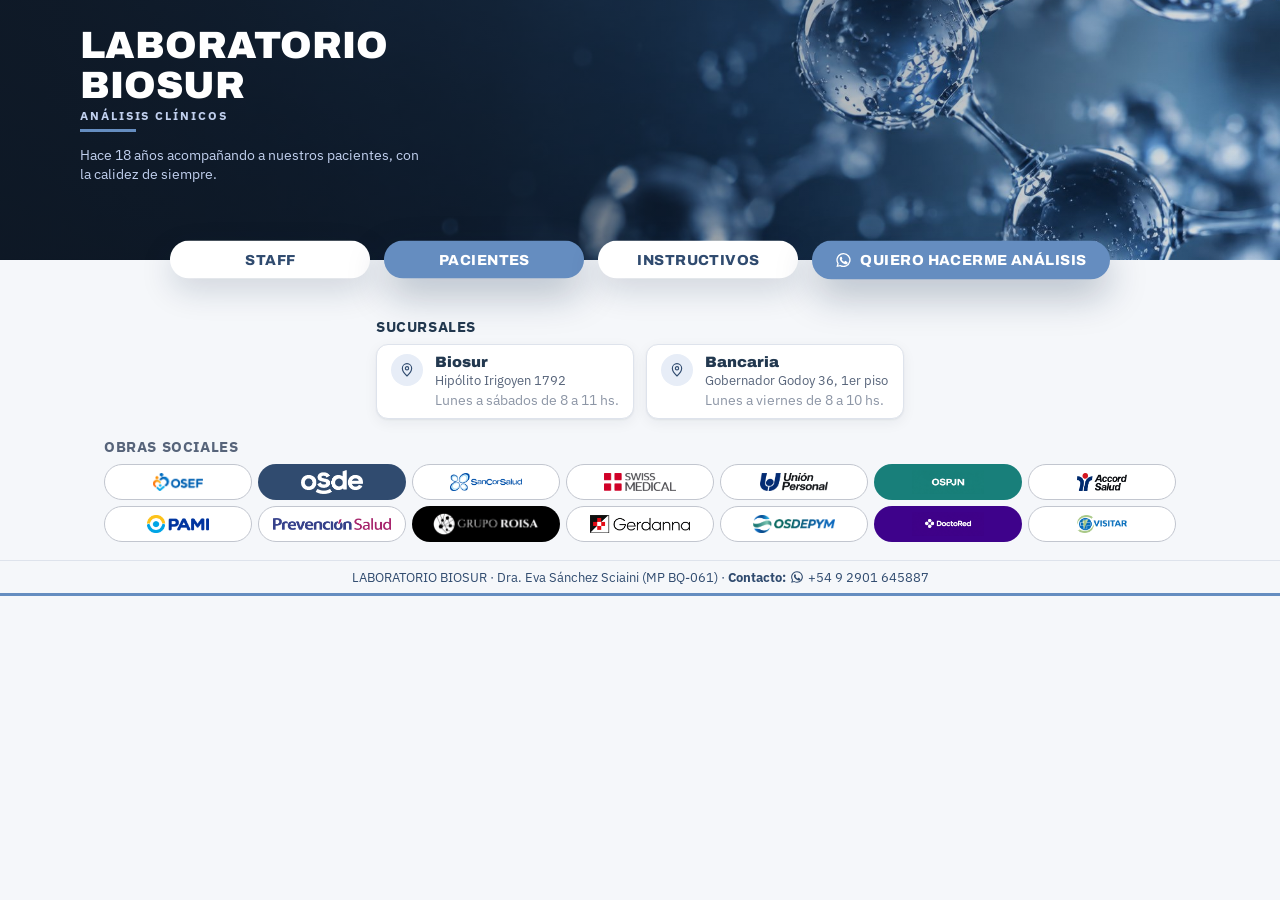
==== commit 3e5bae02: "Add files via upload" ====
--- a/public/index.html
+++ b/public/index.html
@@ -26,7 +26,6 @@
 
 <div class="cta-row">
   <a class="cta-pill pill-dark" href="staff.html">STAFF</a>
-  <a class="cta-pill pill-dark" href="https://claude.ai/artifact/YQPpoM1aBmJvZv7wDzFaK4" target="_blank" rel="noopener">FACTURACIÓN</a>
   <a class="cta-pill pill-featured" href="portal.html">PACIENTES</a>
   <a class="cta-pill pill-tint" href="instructivos.html">INSTRUCTIVOS</a>
   <a class="cta-pill pill-whatsapp" href="https://wa.me/5492901645887" target="_blank" rel="noopener">
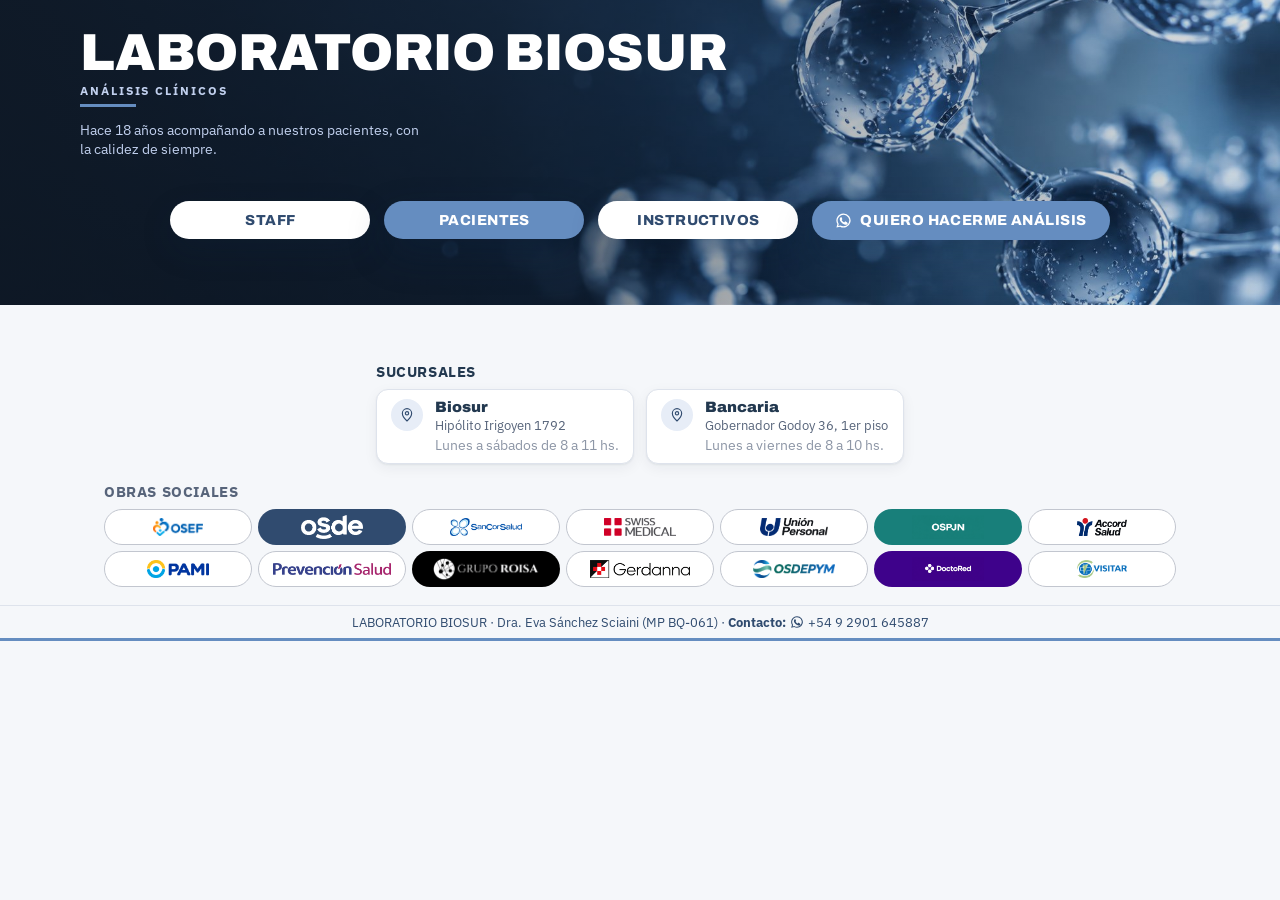
==== commit 146761a9: "Add files via upload" ====
--- a/public/index.html
+++ b/public/index.html
@@ -16,7 +16,7 @@
 <section class="hero">
   <div class="hero-inner">
     <div>
-      <h1>LABORATORIO<br><em>BIOSUR</em></h1>
+      <h1>LABORATORIO <em>BIOSUR</em></h1>
       <div class="hero-eyebrow">Análisis clínicos</div>
       <hr class="hero-rule">
       <p>Hace 18 años acompañando a nuestros pacientes, con la calidez de siempre.</p>
--- a/public/styles.css
+++ b/public/styles.css
@@ -102,15 +102,16 @@
     url('assets/hero-photo.jpg');
   background-size: cover;
   background-position: center;
-  padding:26px 24px 62px;
+  padding:26px 24px 132px;
 }
 .hero-inner{ max-width:1120px; margin:0 auto; position:relative; display:grid; grid-template-columns:1fr; gap:24px; align-items:center; }
 @media (max-width:900px){ .hero-inner{ grid-template-columns:1fr; } .hero-art{ display:none; } }
 .hero-eyebrow{ font-size:12px; font-weight:700; letter-spacing:.16em; color:var(--blue-100); text-transform:uppercase; margin:0 0 6px; }
 .hero h1{
   font-family:'Archivo','IBM Plex Sans',system-ui,sans-serif; font-weight:900;
-  font-size:clamp(26px,4.2vw,38px); line-height:1.04; margin:0 0 3px; color:#fff;
-}
+  font-size:clamp(30px,5.6vw,52px); line-height:1.04; margin:0 0 3px; color:#fff;
+}
+@media (min-width:480px){ .hero h1{ white-space:nowrap; } }
 .hero h1 em{ font-style:normal; color:#fff; }
 .hero-rule{ width:56px; height:3px; background:var(--brand-blue); border:none; margin:0 0 8px; }
 .hero p{ font-size:14px; color:var(--blue-100); max-width:44ch; line-height:1.35; }
@@ -121,7 +122,7 @@
 .cta-row{
   max-width:1120px; margin:0 auto; padding:0 24px; position:relative; z-index:5;
   display:flex; align-items:center; justify-content:center; gap:14px; flex-wrap:wrap;
-  transform:translateY(-50%);
+  transform:translateY(-104px);
 }
 .cta-pill{
   display:inline-flex; align-items:center; justify-content:center; text-align:center;
@@ -145,6 +146,7 @@
 .cta-pill.pill-whatsapp:hover{ background:var(--navy-800); }
 .cta-pill.pill-whatsapp svg{ width:17px; height:17px; flex-shrink:0; }
 @media (max-width:900px){
+  .hero{ padding-bottom:62px; }
   .cta-row{ flex-direction:column; align-items:stretch; transform:translateY(-28px); }
   .cta-pill{ width:100%; }
   .cta-pill.pill-featured{ order:-1; }
